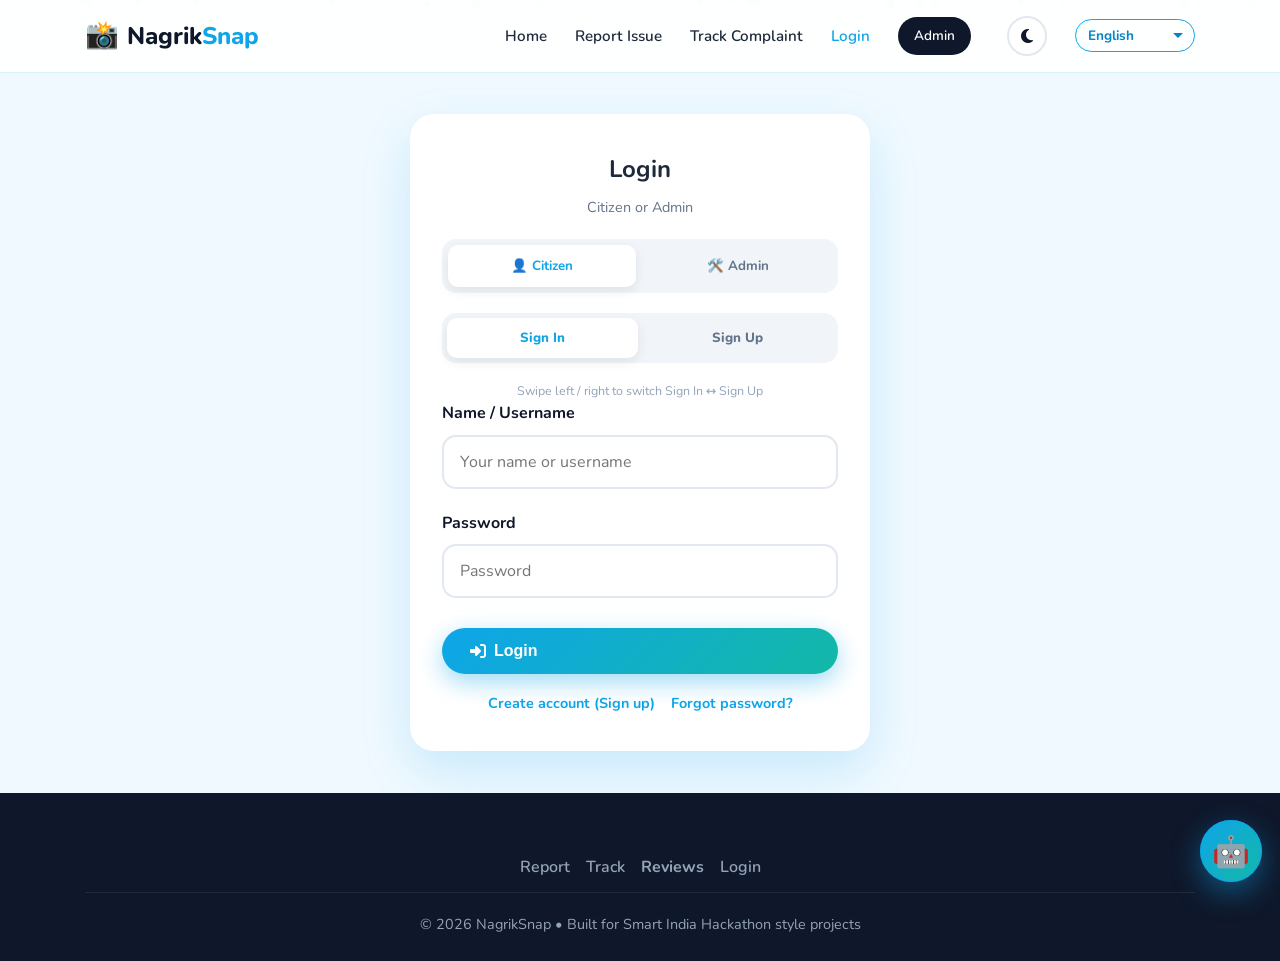
==== frontend/my-complaints.html @ b174c4d6 "Initial commit" ====
<!DOCTYPE html>
<html lang="en">
<head>
  <meta charset="UTF-8" />
  <meta name="viewport" content="width=device-width, initial-scale=1.0" />
  <title>My Complaints – NagrikSnap</title>
  <link rel="stylesheet" href="css/style.css" />
  <link href="https://fonts.googleapis.com/css2?family=Nunito:wght@400;600;700;800&display=swap" rel="stylesheet">
  <link rel="stylesheet" href="https://cdnjs.cloudflare.com/ajax/libs/font-awesome/6.5.0/css/all.min.css" />
  <style>
    .user-banner {
      background: linear-gradient(135deg, #0ea5e9, #14b8a6);
      color: white;
      padding: 28px 0;
      margin-bottom: 30px;
    }
    .user-banner h2 { font-weight: 800; margin-bottom: 4px; }
    .complaint-card {
      background: white;
      border-radius: 16px;
      padding: 22px;
      margin-bottom: 16px;
      box-shadow: 0 8px 25px rgba(14,165,233,0.1);
      transition: transform 0.2s;
    }
    .complaint-card:hover { transform: translateY(-3px); }
    .empty-box {
      text-align: center;
      padding: 60px 20px;
      background: white;
      border-radius: 20px;
      color: #94a3b8;
    }
  </style>
</head>
<body>
  <div class="particles" id="particles"></div>

  <nav class="navbar">
    <div class="container nav-container">
      <a href="index.html" class="logo">
        <span class="logo-icon">📸</span>
        <span class="logo-text">Nagrik<span>Snap</span></span>
      </a>
      <div class="nav-links" id="navLinks">
        <a href="index.html" data-i18n="nav_home">Home</a>
        <a href="report.html" data-i18n="nav_report">Report Issue</a>
        <a href="track.html">Track</a>
        <a href="my-complaints.html" class="active" data-i18n="nav_my">My Complaints</a>
        <a href="login.html" data-i18n="nav_login">Login</a>
      </div>
<button class="mobile-menu-btn" id="menuBtn" aria-label="Toggle navigation menu"><i class="fas fa-bars"></i></button>
    </div>
  </nav>

  <div class="user-banner">
    <div class="container">
      <h2 id="welcomeText">My Complaints</h2>
      <p id="userInfo" style="opacity:0.9;">Loading...</p>
    </div>
  </div>

  <div class="container" style="padding-bottom:60px;">
    <div style="display:flex; justify-content:space-between; align-items:center; margin-bottom:20px; flex-wrap:wrap; gap:12px;">
      <h3 style="font-weight:800; color:#0f172a;">Your Submitted Snaps</h3>
      <a href="report.html" class="btn btn-primary">
        <i class="fas fa-plus"></i> New Complaint
      </a>
    </div>

    <div id="complaintsContainer">
      <div class="empty-box">
        <i class="fas fa-spinner fa-spin" style="font-size:2rem;"></i>
        <p style="margin-top:12px;">Loading your complaints...</p>
      </div>
    </div>
  </div>

  <footer class="footer">
    <div class="container">
      <div class="footer-links" style="display:flex;gap:16px;justify-content:center;flex-wrap:wrap;padding:12px 0;">
          <a href="report.html">Report</a>
          <a href="track.html">Track</a>
          <a href="reviews.html"><strong>Reviews</strong></a>
          <a href="login.html">Login</a>
        </div>
      <div class="footer-bottom">
        <p>© 2026 NagrikSnap • My Complaints</p>
      </div>
    </div>
  </footer>

  <script src="js/theme.js"></script>
  <script src="js/i18n.js"></script>
  <script src="js/main.js"></script>
<script src="js/chatbotAi.js"></script>
  <script>
    // Check citizen login
    const user = JSON.parse(localStorage.getItem('nagriksnap_user') || 'null');
    if (!user) {
      alert('Please login as Citizen first to view your complaints');
      window.location.href = 'login.html';
    }

    document.getElementById('welcomeText').textContent = `Hello, ${user.name}! 👋`;
    document.getElementById('userInfo').textContent = `Phone: ${user.phone}`;

    // Update nav for logged-in citizen
    const nav = document.getElementById('navLinks');
    nav.innerHTML = `
      <a href="index.html" data-i18n="nav_home">Home</a>
      <a href="report.html" data-i18n="nav_report">Report Issue</a>
      <a href="track.html">Track</a>
      <a href="my-complaints.html" class="active" data-i18n="nav_my">My Complaints</a>
      <a href="#" onclick="citizenLogout(); return false;" style="color:#ef4444; font-weight:700;">Logout</a>
    `;

    function citizenLogout() {
      localStorage.removeItem('nagriksnap_user');
      window.location.href = 'index.html';
    }

    function loadMyComplaints() {
      const all = JSON.parse(localStorage.getItem('nagriksnap_complaints') || '[]');
      const mine = all.filter(c => c.phone === user.phone || c.phone === user.phone.replace(/\D/g, ''));

      const container = document.getElementById('complaintsContainer');

      if (mine.length === 0) {
        container.innerHTML = `
          <div class="empty-box">
            <div style="font-size:3rem; margin-bottom:12px;">📭</div>
            <h3 style="color:#0f172a; margin-bottom:8px;">No complaints yet</h3>
            <p>You haven't submitted any Snaps. Start by reporting an issue!</p>
            <a href="report.html" class="btn btn-primary" style="margin-top:20px;">
              <i class="fas fa-camera"></i> Report an Issue
            </a>
          </div>
        `;
        return;
      }

      container.innerHTML = mine.map(c => {
        const statusClass = {
          'Pending': 'status-pending',
          'In Progress': 'status-progress',
          'Resolved': 'status-resolved'
        }[c.status] || 'status-pending';

        const priorityClass = {
          'High': 'status-high',
          'Medium': 'status-medium',
          'Low': 'status-low'
        }[c.priority] || 'status-medium';

        return `
          <div class="complaint-card">
            <div style="display:flex; justify-content:space-between; align-items:flex-start; flex-wrap:wrap; gap:10px; margin-bottom:10px;">
              <div>
                <strong style="font-size:1.15rem; color:#0f172a;">${c.id}</strong>
                <span class="status-badge ${statusClass}" style="margin-left:10px;">${c.status}</span>
                <span class="status-badge ${priorityClass}" style="margin-left:6px;">${c.priority}</span>
                ${c.status === 'Resolved' ? (window.NagrikReviews && NagrikReviews.hasReviewed(c.id)
                  ? '<a href="reviews.html" style="margin-left:8px;font-size:0.85rem;">Reviewed ✓</a>'
                  : ('<a href="track.html?id=' + c.id + '" style="margin-left:8px;font-size:0.85rem;color:#059669;font-weight:700;">⭐ Give Review</a>')) : ''}
              </div>
              <a href="track.html?id=${c.id}" class="btn btn-secondary" style="padding:8px 16px; font-size:0.85rem;">
                View Details
              </a>
            </div>
            <p style="color:#475569; margin-bottom:8px;">${(c.description || '').substring(0, 150)}${(c.description || '').length > 150 ? '...' : ''}</p>
            <p style="font-size:0.85rem; color:#94a3b8;">
              <i class="fas fa-building"></i> ${c.department || '—'} &nbsp;•&nbsp;
              <i class="fas fa-calendar"></i> ${c.createdAt ? new Date(c.createdAt).toLocaleString() : ''}
            </p>
          </div>
        `;
      }).join('');
    }

    loadMyComplaints();
  </script>
</body>
</html>
---- frontend/css/style.css ----
/* ===== NagrikSnap – Cool Cartoon + Shatter Style ===== */
:root {
  --primary: #0ea5e9;        /* Electric Blue */
  --primary-dark: #0284c7;
  --accent: #f97316;         /* Hot Orange */
  --accent-glow: #fb923c;
  --teal: #14b8a6;
  --dark: #0f172a;
  --text: #1e293b;
  --muted: #64748b;
  --bg: #f0f9ff;
  --white: #ffffff;
  --card-shadow: 0 10px 40px -10px rgba(14, 165, 233, 0.25);
  --radius: 20px;
}

* {
  margin: 0;
  padding: 0;
  box-sizing: border-box;
}

body {
  font-family: 'Nunito', 'Poppins', system-ui, sans-serif;
  background: var(--bg);
  color: var(--text);
  line-height: 1.6;
  overflow-x: hidden;
}

.container {
  max-width: 1150px;
  margin: 0 auto;
  padding: 0 20px;
}

/* ===== Particles / Shatter background ===== */
.particles {
  position: fixed;
  top: 0;
  left: 0;
  width: 100%;
  height: 100%;
  pointer-events: none;
  z-index: 0;
  overflow: hidden;
}

.particle {
  position: absolute;
  width: 6px;
  height: 6px;
  background: var(--primary);
  border-radius: 50%;
  opacity: 0.4;
  animation: float-particle 12s infinite linear;
}

@keyframes float-particle {
  0% { transform: translateY(100vh) rotate(0deg); opacity: 0; }
  10% { opacity: 0.5; }
  90% { opacity: 0.3; }
  100% { transform: translateY(-10vh) rotate(720deg); opacity: 0; }
}

/* ===== Navbar ===== */
.navbar {
  position: sticky;
  top: 0;
  background: rgba(255, 255, 255, 0.92);
  -webkit-backdrop-filter: blur(12px);
  backdrop-filter: blur(12px);
  border-bottom: 1px solid rgba(14, 165, 233, 0.15);
  z-index: 100;
  padding: 14px 0;
}

.nav-container {
  display: flex;
  align-items: center;
  justify-content: space-between;
}

.logo {
  display: flex;
  align-items: center;
  gap: 8px;
  text-decoration: none;
  font-weight: 800;
  font-size: 1.5rem;
  color: var(--dark);
}

.logo-icon {
  font-size: 1.7rem;
}

.logo-text span {
  color: var(--primary);
}

.nav-links {
  display: flex;
  gap: 28px;
  align-items: center;
}

.nav-links a {
  text-decoration: none;
  color: var(--text);
  font-weight: 600;
  font-size: 0.95rem;
  transition: color 0.2s;
}

.nav-links a:hover,
.nav-links a.active {
  color: var(--primary);
}

.admin-link {
  background: var(--dark);
  color: white !important;
  padding: 8px 16px;
  border-radius: 50px;
  font-size: 0.85rem !important;
}

.mobile-menu-btn {
  display: none;
  background: none;
  border: none;
  font-size: 1.4rem;
  color: var(--dark);
  cursor: pointer;
}

/* ===== Buttons ===== */
.btn {
  display: inline-flex;
  align-items: center;
  gap: 8px;
  padding: 14px 28px;
  border-radius: 50px;
  font-weight: 700;
  font-size: 1rem;
  text-decoration: none;
  border: none;
  cursor: pointer;
  transition: all 0.25s ease;
  position: relative;
  overflow: hidden;
}

.btn-primary {
  background: linear-gradient(135deg, var(--primary), var(--teal));
  color: white;
  box-shadow: 0 8px 25px rgba(14, 165, 233, 0.4);
}

.btn-primary:hover {
  transform: translateY(-3px);
  box-shadow: 0 12px 30px rgba(14, 165, 233, 0.5);
}

.btn-secondary {
  background: white;
  color: var(--primary);
  border: 2px solid var(--primary);
}

.btn-secondary:hover {
  background: var(--primary);
  color: white;
}

.btn-large {
  padding: 18px 40px;
  font-size: 1.15rem;
}

/* Shatter effect on primary buttons */
.btn-shatter::after {
  content: '';
  position: absolute;
  top: 50%;
  left: 50%;
  width: 0;
  height: 0;
  background: rgba(255, 255, 255, 0.3);
  border-radius: 50%;
  transform: translate(-50%, -50%);
  transition: width 0.5s, height 0.5s;
}

.btn-shatter:hover::after {
  width: 300px;
  height: 300px;
}

/* ===== Hero ===== */
.hero {
  padding: 70px 0 90px;
  position: relative;
  z-index: 1;
  background: linear-gradient(180deg, #e0f2fe 0%, #f0f9ff 100%);
}

.hero-content {
  display: grid;
  grid-template-columns: 1.1fr 0.9fr;
  gap: 50px;
  align-items: center;
}

.badge {
  display: inline-block;
  background: white;
  color: var(--primary);
  font-weight: 700;
  font-size: 0.85rem;
  padding: 6px 14px;
  border-radius: 50px;
  margin-bottom: 18px;
  box-shadow: 0 4px 15px rgba(14, 165, 233, 0.15);
}

.hero h1 {
  font-size: 3.4rem;
  font-weight: 800;
  line-height: 1.15;
  color: var(--dark);
  margin-bottom: 12px;
}

.hero h1 .highlight {
  background: linear-gradient(135deg, var(--primary), var(--accent));
  -webkit-background-clip: text;
  -webkit-text-fill-color: transparent;
  background-clip: text;
}

.tagline {
  font-size: 1.5rem;
  font-weight: 700;
  color: var(--primary-dark);
  margin-bottom: 16px;
}

.tagline span {
  color: var(--accent);
}

.subtitle {
  font-size: 1.1rem;
  color: var(--muted);
  max-width: 480px;
  margin-bottom: 32px;
}

.hero-btns {
  display: flex;
  gap: 16px;
  flex-wrap: wrap;
}

/* Cartoon Phone Visual */
.hero-visual {
  display: flex;
  justify-content: center;
  position: relative;
}

.cartoon-phone {
  width: 260px;
  height: 480px;
  background: linear-gradient(145deg, #1e293b, #0f172a);
  border-radius: 36px;
  padding: 12px;
  box-shadow: 0 25px 50px rgba(0, 0, 0, 0.25);
  position: relative;
  animation: float-phone 4s ease-in-out infinite;
}

@keyframes float-phone {
  0%, 100% { transform: translateY(0); }
  50% { transform: translateY(-15px); }
}

.phone-screen {
  width: 100%;
  height: 100%;
  background: linear-gradient(180deg, #0ea5e9, #14b8a6);
  border-radius: 28px;
  display: flex;
  flex-direction: column;
  align-items: center;
  justify-content: center;
  position: relative;
  overflow: hidden;
}

.snap-icon {
  font-size: 5rem;
  animation: pulse-snap 2s infinite;
}

@keyframes pulse-snap {
  0%, 100% { transform: scale(1); }
  50% { transform: scale(1.1); }
}

.shatter-lines {
  position: absolute;
  inset: 0;
  background: 
    linear-gradient(45deg, transparent 40%, rgba(255,255,255,0.15) 50%, transparent 60%),
    linear-gradient(-45deg, transparent 40%, rgba(255,255,255,0.1) 50%, transparent 60%);
  animation: shatter-move 6s linear infinite;
}

@keyframes shatter-move {
  0% { transform: translateX(-20%) translateY(-20%); }
  100% { transform: translateX(20%) translateY(20%); }
}

.floating-icons {
  position: absolute;
  width: 100%;
  height: 100%;
  top: 0;
  left: 0;
  pointer-events: none;
}

.float-item {
  position: absolute;
  font-size: 1.8rem;
  animation: float-around 5s ease-in-out infinite;
}

.float-item:nth-child(1) { top: 10%; left: -30px; animation-delay: 0s; }
.float-item:nth-child(2) { top: 30%; right: -35px; animation-delay: 1s; }
.float-item:nth-child(3) { bottom: 25%; left: -25px; animation-delay: 2s; }
.float-item:nth-child(4) { bottom: 10%; right: -30px; animation-delay: 1.5s; }

@keyframes float-around {
  0%, 100% { transform: translateY(0) rotate(0deg); }
  50% { transform: translateY(-12px) rotate(10deg); }
}

/* ===== How it Works ===== */
.how-it-works {
  padding: 80px 0;
  background: white;
  position: relative;
  z-index: 1;
}

.section-title {
  text-align: center;
  font-size: 2.4rem;
  font-weight: 800;
  color: var(--dark);
  margin-bottom: 10px;
}

.section-subtitle {
  text-align: center;
  color: var(--muted);
  margin-bottom: 50px;
  font-size: 1.1rem;
}

.steps {
  display: flex;
  align-items: center;
  justify-content: center;
  gap: 20px;
  flex-wrap: wrap;
}

.step-card {
  background: var(--bg);
  border-radius: var(--radius);
  padding: 32px 28px;
  text-align: center;
  width: 260px;
  box-shadow: var(--card-shadow);
  transition: transform 0.3s;
  position: relative;
}

.step-card:hover {
  transform: translateY(-8px);
}

.step-number {
  position: absolute;
  top: -12px;
  left: 50%;
  transform: translateX(-50%);
  background: var(--accent);
  color: white;
  width: 32px;
  height: 32px;
  border-radius: 50%;
  display: flex;
  align-items: center;
  justify-content: center;
  font-weight: 800;
  font-size: 0.9rem;
}

.step-icon {
  font-size: 3rem;
  margin-bottom: 16px;
}

.step-card h3 {
  font-size: 1.4rem;
  font-weight: 800;
  margin-bottom: 10px;
  color: var(--dark);
}

.step-card p {
  color: var(--muted);
  font-size: 0.95rem;
}

.step-arrow {
  font-size: 2rem;
  color: var(--primary);
  font-weight: 700;
}

/* ===== Features ===== */
.features {
  padding: 80px 0;
  background: linear-gradient(180deg, #f0f9ff, #e0f2fe);
  position: relative;
  z-index: 1;
}

.features-grid {
  display: grid;
  grid-template-columns: repeat(auto-fit, minmax(280px, 1fr));
  gap: 24px;
}

.feature-card {
  background: white;
  border-radius: var(--radius);
  padding: 28px;
  box-shadow: var(--card-shadow);
  transition: all 0.3s;
}

.feature-card:hover {
  transform: translateY(-6px);
  box-shadow: 0 15px 40px -10px rgba(14, 165, 233, 0.3);
}

.feature-icon {
  font-size: 2.5rem;
  margin-bottom: 14px;
}

.feature-card h3 {
  font-size: 1.2rem;
  font-weight: 800;
  margin-bottom: 8px;
  color: var(--dark);
}

.feature-card p {
  color: var(--muted);
  font-size: 0.95rem;
}

/* ===== CTA ===== */
.cta {
  padding: 80px 0;
  background: linear-gradient(135deg, var(--primary), var(--teal));
  text-align: center;
  color: white;
  position: relative;
  z-index: 1;
}

.cta h2 {
  font-size: 2.5rem;
  font-weight: 800;
  margin-bottom: 12px;
}

.cta p {
  font-size: 1.15rem;
  opacity: 0.9;
  margin-bottom: 30px;
}

.cta .btn-primary {
  background: white;
  color: var(--primary);
  box-shadow: 0 10px 30px rgba(0,0,0,0.2);
}

.cta .btn-primary:hover {
  background: var(--accent);
  color: white;
}

/* ===== Footer ===== */
.footer {
  background: var(--dark);
  color: #94a3b8;
  padding: 50px 0 25px;
  position: relative;
  z-index: 1;
}

.footer-content {
  display: flex;
  justify-content: space-between;
  align-items: center;
  margin-bottom: 30px;
  flex-wrap: wrap;
  gap: 20px;
}

.footer-brand .logo-text {
  font-size: 1.5rem;
  font-weight: 800;
  color: white;
}

.footer-brand .logo-text span {
  color: var(--primary);
}

.footer-brand p {
  margin-top: 6px;
  font-size: 0.95rem;
}

.footer-links {
  display: flex;
  gap: 24px;
}

.footer-links a {
  color: #94a3b8;
  text-decoration: none;
  font-weight: 600;
  transition: color 0.2s;
}

.footer-links a:hover {
  color: white;
}

.footer-bottom {
  border-top: 1px solid #1e293b;
  padding-top: 20px;
  text-align: center;
  font-size: 0.9rem;
}

/* ===== Common page styles (report, track, admin) ===== */
.page-header {
  background: linear-gradient(135deg, var(--primary), var(--teal));
  color: white;
  padding: 40px 0 50px;
  text-align: center;
}

.page-header h1 {
  font-size: 2.4rem;
  font-weight: 800;
  margin-bottom: 8px;
}

.page-header p {
  opacity: 0.9;
  font-size: 1.1rem;
}

.form-card {
  background: white;
  border-radius: var(--radius);
  padding: 32px;
  box-shadow: var(--card-shadow);
  max-width: 640px;
  margin: -30px auto 60px;
  position: relative;
  z-index: 2;
}

.form-group {
  margin-bottom: 22px;
}

.form-group label {
  display: block;
  font-weight: 700;
  margin-bottom: 8px;
  color: var(--dark);
}

.form-group input,
.form-group textarea,
.form-group select {
  width: 100%;
  padding: 14px 16px;
  border: 2px solid #e2e8f0;
  border-radius: 14px;
  font-size: 1rem;
  font-family: inherit;
  transition: border-color 0.2s;
}

.form-group input:focus,
.form-group textarea:focus {
  outline: none;
  border-color: var(--primary);
}

.form-group textarea {
  min-height: 120px;
  resize: vertical;
}

.upload-area {
  border: 2px dashed #cbd5e1;
  border-radius: 16px;
  padding: 40px 20px;
  text-align: center;
  cursor: pointer;
  transition: all 0.25s;
  background: #f8fafc;
}

.upload-area:hover,
.upload-area.dragover {
  border-color: var(--primary);
  background: #e0f2fe;
}

.upload-area i {
  font-size: 2.5rem;
  color: var(--primary);
  margin-bottom: 12px;
}

.voice-btn {
  display: inline-flex;
  align-items: center;
  gap: 8px;
  background: #fef3c7;
  color: #d97706;
  border: none;
  padding: 10px 18px;
  border-radius: 50px;
  font-weight: 700;
  cursor: pointer;
  margin-top: 10px;
  transition: all 0.2s;
}

.voice-btn:hover,
.voice-btn.listening {
  background: var(--accent);
  color: white;
}

.voice-btn.listening {
  animation: pulse-voice 1s infinite;
}

@keyframes pulse-voice {
  0%, 100% { box-shadow: 0 0 0 0 rgba(249, 115, 22, 0.5); }
  50% { box-shadow: 0 0 0 12px rgba(249, 115, 22, 0); }
}

.status-badge {
  display: inline-block;
  padding: 4px 12px;
  border-radius: 50px;
  font-size: 0.8rem;
  font-weight: 700;
}

.status-pending { background: #fef3c7; color: #d97706; }
.status-progress { background: #dbeafe; color: #2563eb; }
.status-resolved { background: #d1fae5; color: #059669; }
.status-high { background: #fee2e2; color: #dc2626; }
.status-medium { background: #ffedd5; color: #ea580c; }
.status-low { background: #e0e7ff; color: #4f46e5; }

/* ===== Responsive ===== */
@media (max-width: 900px) {
  .hero-content {
    grid-template-columns: 1fr;
    text-align: center;
  }
  .hero h1 {
    font-size: 2.6rem;
  }
  .subtitle {
    margin-left: auto;
    margin-right: auto;
  }
  .hero-btns {
    justify-content: center;
  }
  .hero-visual {
    order: -1;
  }
  .cartoon-phone {
    width: 200px;
    height: 380px;
  }
  .step-arrow {
    display: none;
  }
}

@media (max-width: 640px) {
  .nav-links {
    display: none;
  }
  .mobile-menu-btn {
    display: block;
  }
  .hero h1 {
    font-size: 2.1rem;
  }
  .section-title {
    font-size: 1.9rem;
  }
  .form-card {
    margin: -20px 16px 40px;
    padding: 24px 18px;
  }
}


/* Language Switcher */
.lang-switcher { display: flex; align-items: center; }
.lang-switcher select {
  appearance: none;
  background: linear-gradient(135deg, #e0f2fe, #f0fdfa);
  border: 1.5px solid #0ea5e9;
  border-radius: 999px;
  padding: 6px 28px 6px 12px;
  font-family: inherit;
  font-size: 0.85rem;
  font-weight: 700;
  color: #0284c7;
  cursor: pointer;
  background-image: url("data:image/svg+xml,%3Csvg xmlns='http://www.w3.org/2000/svg' width='12' height='12' viewBox='0 0 12 12'%3E%3Cpath fill='%230284c7' d='M6 8L1 3h10z'/%3E%3C/svg%3E");
  background-repeat: no-repeat;
  background-position: right 10px center;
  min-width: 120px;
}
.lang-switcher select:hover { border-color: #f97316; color: #ea580c; }
@media (max-width: 768px) {
  .lang-switcher { width: 100%; margin-top: 8px; }
  .lang-switcher select { width: 100%; }
}


/* ===== Jan Sevak AI Chat Widget ===== */
.jansevak-widget { position: fixed; right: 18px; bottom: 18px; z-index: 9999; font-family: inherit; }
.jansevak-toggle {
  position: relative;
  display: flex; align-items: center; justify-content: center;
  width: 62px; height: 62px;
  background: linear-gradient(135deg, #0ea5e9, #14b8a6);
  color: white; border: none; border-radius: 50%;
  cursor: pointer;
  box-shadow: 0 10px 30px rgba(14,165,233,0.45);
  transition: transform 0.25s ease, box-shadow 0.25s ease;
}
.jansevak-toggle:hover { transform: translateY(-3px) scale(1.04); }
.jansevak-toggle-icon { font-size: 1.9rem; line-height: 1; }
.jansevak-toggle-close { display: none; font-size: 1.5rem; line-height: 1; }
.jansevak-toggle.active .jansevak-toggle-icon { display: none; }
.jansevak-toggle.active .jansevak-toggle-close { display: inline; }
.jansevak-pulse {
  position: absolute; top: 0; left: 0; width: 100%; height: 100%;
  border-radius: 50%;
  border: 2px solid rgba(14,165,233,0.6);
  animation: jans-evak-pulse 2s infinite;
  pointer-events: none;
}
@keyframes jans-evak-pulse {
  0% { transform: scale(1); opacity: 0.8; }
  100% { transform: scale(1.6); opacity: 0; }
}
.jansevak-window {
  position: absolute; right: 0; bottom: 72px;
  width: min(380px, calc(100vw - 24px));
  height: 540px; max-height: 78vh;
  background: white; border-radius: 18px;
  box-shadow: 0 20px 50px rgba(15,23,42,0.28);
  display: flex; flex-direction: column; overflow: hidden;
  border: 1px solid #e2e8f0;
  opacity: 0; transform: translateY(16px) scale(0.96);
  pointer-events: none;
  transition: opacity 0.25s ease, transform 0.25s ease;
}
.jansevak-window.open { opacity: 1; transform: translateY(0) scale(1); pointer-events: auto; }
.jansevak-header {
  background: linear-gradient(135deg, #0ea5e9, #14b8a6);
  color: white; padding: 14px 16px;
  display: flex; align-items: center; gap: 10px;
}
.jansevak-avatar {
  width: 40px; height: 40px; border-radius: 50%;
  background: rgba(255,255,255,0.22);
  display: flex; align-items: center; justify-content: center;
  font-size: 1.4rem; flex-shrink: 0;
}
.jansevak-header-info { flex: 1; display: flex; flex-direction: column; line-height: 1.3; }
.jansevak-header-info strong { font-size: 1rem; }
.jansevak-online { font-size: 0.72rem; opacity: 0.92; }
.jansevak-lang {
  background: rgba(255,255,255,0.2); color: white; border: none;
  border-radius: 999px; padding: 4px 10px; font-size: 0.75rem; font-weight: 700;
  cursor: pointer; font-family: inherit;
}
.jansevak-lang:hover { background: rgba(255,255,255,0.32); }
.jansevak-minimize {
  background: transparent; border: none; color: white;
  font-size: 1.1rem; cursor: pointer; padding: 4px;
}
.jansevak-messages {
  flex: 1; overflow-y: auto; padding: 14px;
  background: #f8fafc; display: flex; flex-direction: column; gap: 10px;
}
.jansevak-msg { display: flex; gap: 8px; max-width: 92%; }
.jansevak-msg.user { align-self: flex-end; flex-direction: row-reverse; }
.jansevak-msg-avatar {
  width: 30px; height: 30px; border-radius: 50%; flex-shrink: 0;
  background: linear-gradient(135deg, #0ea5e9, #14b8a6);
  display: flex; align-items: center; justify-content: center; font-size: 0.95rem;
}
.jansevak-bubble {
  padding: 10px 13px; border-radius: 14px;
  font-size: 0.9rem; line-height: 1.5; white-space: pre-wrap; word-break: break-word;
  background: white; border: 1px solid #e2e8f0; color: #1e293b;
}
.jansevak-msg.user .jansevak-bubble {
  background: #0ea5e9; color: white; border: none;
  border-bottom-right-radius: 4px;
}
.jansevak-msg.bot .jansevak-bubble { border-bottom-left-radius: 4px; }
.jansevak-typing { display: inline-flex; gap: 4px; align-items: center; padding: 12px 14px; }
.jansevak-typing span {
  width: 7px; height: 7px; border-radius: 50%;
  background: #0ea5e9; display: inline-block;
  animation: jans-evak-blip 1.2s infinite;
}
.jansevak-typing span:nth-child(2) { animation-delay: 0.2s; }
.jansevak-typing span:nth-child(3) { animation-delay: 0.4s; }
@keyframes jans-evak-blip {
  0%, 80%, 100% { transform: scale(0.6); opacity: 0.5; }
  40% { transform: scale(1); opacity: 1; }
}
.jansevak-quick {
  display: flex; flex-wrap: wrap; gap: 6px; padding: 8px 10px;
  border-top: 1px solid #e2e8f0; background: #fff;
}
.jansevak-chip {
  border: 1px solid #cbd5e1; background: #f1f5f9; border-radius: 999px;
  padding: 5px 11px; font-size: 0.75rem; font-weight: 700;
  cursor: pointer; font-family: inherit; color: #334155;
}
.jansevak-chip:hover { border-color: #0ea5e9; color: #0284c7; }
.jansevak-input {
  display: flex; gap: 8px; padding: 10px;
  border-top: 1px solid #e2e8f0; background: white;
}
.jansevak-input input {
  flex: 1; border: 2px solid #e2e8f0; border-radius: 12px;
  padding: 10px 12px; font-family: inherit; font-size: 0.9rem;
}
.jansevak-input input:focus { outline: none; border-color: #0ea5e9; }
.jansevak-input button {
  background: #0ea5e9; color: white; border: none; border-radius: 12px;
  width: 44px; cursor: pointer; font-size: 1rem;
}
.jansevak-priority {
  display: inline-block; padding: 2px 10px; border-radius: 999px;
  font-size: 0.75rem; font-weight: 800;
}
.jansevak-priority.status-high { background: #fee2e2; color: #dc2626; }
.jansevak-priority.status-medium { background: #ffedd5; color: #ea580c; }
.jansevak-priority.status-low { background: #e0e7ff; color: #4f46e5; }

/* Jan Sevak dark mode */
[data-theme="dark"] .jansevak-window { background: #1e293b; border-color: #334155; }
[data-theme="dark"] .jansevak-messages { background: #0f172a; }
[data-theme="dark"] .jansevak-bubble {
  background: #1e293b; border-color: #334155; color: #e2e8f0;
}
[data-theme="dark"] .jansevak-msg.user .jansevak-bubble { background: #0ea5e9; color: white; }
[data-theme="dark"] .jansevak-quick { background: #1e293b; border-color: #334155; }
[data-theme="dark"] .jansevak-chip { background: #0f172a; border-color: #334155; color: #cbd5e1; }
[data-theme="dark"] .jansevak-input { background: #1e293b; border-color: #334155; }
[data-theme="dark"] .jansevak-input input { background: #0f172a; color: #e2e8f0; border-color: #334155; }


/* ===== Theme toggle ===== */
.theme-toggle-btn {
  border: 2px solid #e2e8f0;
  background: white;
  color: #0f172a;
  width: 40px; height: 40px;
  border-radius: 999px;
  cursor: pointer;
  font-size: 1rem;
  display: inline-flex;
  align-items: center;
  justify-content: center;
  margin-left: 8px;
}
.theme-toggle-btn:hover { border-color: #0ea5e9; color: #0ea5e9; }

/* ===== Dark mode ===== */
[data-theme="dark"] {
  color-scheme: dark;
}
[data-theme="dark"] body,
html[data-theme="dark"] body {
  background: #0b1220 !important;
  color: #e2e8f0 !important;
}
[data-theme="dark"] .navbar {
  background: #0f172a !important;
  border-bottom: 1px solid #1e293b;
}
[data-theme="dark"] .nav-links a { color: #cbd5e1 !important; }
[data-theme="dark"] .logo-text { color: #f8fafc !important; }
[data-theme="dark"] .form-card,
[data-theme="dark"] .login-card,
[data-theme="dark"] .stat-card,
[data-theme="dark"] .complaint-row,
[data-theme="dark"] .complaint-card,
[data-theme="dark"] .review-card,
[data-theme="dark"] #nsChatPanel {
  background: #1e293b !important;
  color: #e2e8f0 !important;
  box-shadow: 0 8px 30px rgba(0,0,0,0.35) !important;
}
[data-theme="dark"] input,
[data-theme="dark"] textarea,
[data-theme="dark"] select {
  background: #0f172a !important;
  color: #e2e8f0 !important;
  border-color: #334155 !important;
}
[data-theme="dark"] .footer {
  background: #0f172a !important;
  color: #94a3b8 !important;
}
[data-theme="dark"] .theme-toggle-btn {
  background: #1e293b;
  border-color: #334155;
  color: #fbbf24;
}
[data-theme="dark"] .upload-area {
  background: #0f172a !important;
  border-color: #334155 !important;
}
[data-theme="dark"] .page-header-bar,
[data-theme="dark"] .reviews-hero {
  filter: brightness(0.92);
}

/* ===== Dark mode: hero & sections ===== */
html[data-theme="dark"] .hero {
  background: linear-gradient(180deg, #0f172a 0%, #111c33 100%) !important;
}
html[data-theme="dark"] .how-it-works { background: #0f172a !important; }
html[data-theme="dark"] .features {
  background: linear-gradient(180deg, #0f172a, #111c33) !important;
}
html[data-theme="dark"] .badge {
  background: #1e293b !important;
  color: #38bdf8 !important;
  box-shadow: 0 4px 15px rgba(0,0,0,0.3) !important;
}
html[data-theme="dark"] .step-card {
  background: #1e293b !important;
  box-shadow: 0 10px 30px rgba(0,0,0,0.35) !important;
}
html[data-theme="dark"] .feature-card {
  background: #1e293b !important;
  box-shadow: 0 10px 30px rgba(0,0,0,0.35) !important;
}
html[data-theme="dark"] .feature-card:hover {
  box-shadow: 0 15px 40px rgba(0,0,0,0.45) !important;
}

/* ===== Dark mode: text contrast ===== */
html[data-theme="dark"] .hero h1,
html[data-theme="dark"] .section-title,
html[data-theme="dark"] .step-card h3,
html[data-theme="dark"] .feature-card h3,
html[data-theme="dark"] .form-group label,
html[data-theme="dark"] .form-card h3,
html[data-theme="dark"] .form-card h2,
html[data-theme="dark"] .form-card h4,
html[data-theme="dark"] .logo-text {
  color: #f8fafc !important;
}
html[data-theme="dark"] .step-card p,
html[data-theme="dark"] .feature-card p,
html[data-theme="dark"] .subtitle,
html[data-theme="dark"] .form-card p,
html[data-theme="dark"] .form-card label {
  color: #cbd5e1 !important;
}
html[data-theme="dark"] .tagline { color: #38bdf8 !important; }
html[data-theme="dark"] .mobile-menu-btn { color: #e2e8f0 !important; }

/* ===== Dark mode: feature icons / highlights ===== */
html[data-theme="dark"] .feature-icon { color: #38bdf8; }
html[data-theme="dark"] .step-icon { color: #38bdf8; }

/* ===== Dark mode: report page ===== */
html[data-theme="dark"] .ai-result {
  background: linear-gradient(135deg, #0f172a, #111c33) !important;
  border-color: #334155 !important;
}
html[data-theme="dark"] .ai-result h4 { color: #38bdf8 !important; }
html[data-theme="dark"] .ai-result p { color: #cbd5e1 !important; }
html[data-theme="dark"] .success-screen h2 { color: #f8fafc !important; }
html[data-theme="dark"] .success-screen p { color: #cbd5e1 !important; }
html[data-theme="dark"] .tracking-id-box {
  background: #0b1220 !important;
  color: #38bdf8 !important;
}

/* ===== Dark mode: track page ===== */
html[data-theme="dark"] .complaint-card {
  background: #1e293b !important;
  color: #e2e8f0 !important;
  box-shadow: 0 8px 30px rgba(0,0,0,0.35) !important;
}
html[data-theme="dark"] .complaint-card h3 { color: #f8fafc !important; }
html[data-theme="dark"] .complaint-card h4 { color: #f8fafc !important; }
html[data-theme="dark"] .complaint-card p { color: #cbd5e1 !important; }
html[data-theme="dark"] .complaint-card .status-badge:not(.status-high):not(.status-medium):not(.status-low):not(.status-pending):not(.status-progress):not(.status-resolved) {
  background: #0f172a !important;
  color: #cbd5e1 !important;
}
html[data-theme="dark"] .timeline::before,
html[data-theme="dark"] .timeline-item::before { background: #334155 !important; border-color: #1e293b !important; }
html[data-theme="dark"] .timeline-item strong { color: #f8fafc !important; }
html[data-theme="dark"] .timeline-item p { color: #94a3b8 !important; }
html[data-theme="dark"] #reviewBox {
  background: #0f172a !important;
  border-color: #065f46 !important;
}
html[data-theme="dark"] #reviewBox h4 { color: #34d399 !important; }
html[data-theme="dark"] #reviewBox p { color: #94a3b8 !important; }
html[data-theme="dark"] #reviewBox select,
html[data-theme="dark"] #reviewBox textarea {
  background: #0f172a !important;
  color: #e2e8f0 !important;
  border-color: #334155 !important;
}

/* ===== Dark mode: nav-links mobile dropdown ===== */
html[data-theme="dark"] .nav-links.mobile-open {
  background: #0f172a !important;
}

/* ===== Dark mode: admin page ===== */
html[data-theme="dark"] .stat-card {
  background: #1e293b !important;
  color: #e2e8f0 !important;
  box-shadow: 0 8px 25px rgba(0,0,0,0.35) !important;
}
html[data-theme="dark"] .stat-card p,
html[data-theme="dark"] .complaint-row p,
html[data-theme="dark"] .complaint-info p {
  color: #94a3b8 !important;
}
html[data-theme="dark"] .complaint-row {
  background: #1e293b !important;
  color: #e2e8f0 !important;
  box-shadow: 0 6px 20px rgba(0,0,0,0.35) !important;
}
html[data-theme="dark"] .complaint-info strong,
html[data-theme="dark"] .complaint-row strong { color: #f8fafc !important; }
html[data-theme="dark"] .complaint-thumb { background: #0f172a !important; }
html[data-theme="dark"] .filters select,
html[data-theme="dark"] .complaint-actions select {
  background: #0f172a !important;
  color: #e2e8f0 !important;
  border-color: #334155 !important;
}
html[data-theme="dark"] .empty-state { color: #94a3b8 !important; }

/* ===== Dark mode: login page ===== */
html[data-theme="dark"] .login-card p,
html[data-theme="dark"] .login-card .card-sub,
html[data-theme="dark"] .login-card #cardSub,
html[data-theme="dark"] .login-card label,
html[data-theme="dark"] .login-card h2,
html[data-theme="dark"] .login-card h3 {
  color: #e2e8f0 !important;
}
html[data-theme="dark"] .login-card .mode-pills button { color: #94a3b8 !important; }
html[data-theme="dark"] .login-card .mode-pills button.active { color: #38bdf8 !important; }
html[data-theme="dark"] .login-tabs { background: #0f172a !important; }
html[data-theme="dark"] .login-tab { color: #94a3b8 !important; }
html[data-theme="dark"] .login-tab.active {
  background: #334155 !important;
  color: #38bdf8 !important;
  box-shadow: 0 4px 12px rgba(0,0,0,0.3) !important;
}
html[data-theme="dark"] .mode-links a { color: #38bdf8 !important; }
html[data-theme="dark"] .hint { color: #94a3b8 !important; }
html[data-theme="dark"] .error-msg { background: #3f1d1d !important; color: #fca5a5 !important; }
html[data-theme="dark"] .success-msg { background: #0f2e22 !important; color: #6ee7b7 !important; }

/* ===== Dark mode: my-complaints page ===== */
html[data-theme="dark"] .complaint-card p { color: #cbd5e1 !important; }
html[data-theme="dark"] .complaint-card strong[style*="color:#0f172a"],
html[data-theme="dark"] .complaint-card strong { color: #f8fafc !important; }
html[data-theme="dark"] .empty-box {
  background: #1e293b !important;
  color: #94a3b8 !important;
  box-shadow: 0 8px 25px rgba(0,0,0,0.35) !important;
}
html[data-theme="dark"] .empty-box h3 { color: #f8fafc !important; }
html[data-theme="dark"] .empty-box p { color: #cbd5e1 !important; }
html[data-theme="dark"] .complaint-card .status-badge:not(.status-high):not(.status-medium):not(.status-low):not(.status-pending):not(.status-progress):not(.status-resolved) {
  background: #0f172a !important;
  color: #cbd5e1 !important;
}

/* ===== Dark mode: reviews page ===== */
html[data-theme="dark"] .empty-reviews {
  background: #1e293b !important;
  color: #e2e8f0 !important;
  box-shadow: 0 8px 28px rgba(0,0,0,0.35) !important;
}
html[data-theme="dark"] .review-card {
  background: #1e293b !important;
  color: #e2e8f0 !important;
  box-shadow: 0 8px 28px rgba(0,0,0,0.35) !important;
}
html[data-theme="dark"] .review-card h3,
html[data-theme="dark"] .review-card h4,
html[data-theme="dark"] .review-card strong { color: #f8fafc !important; }
html[data-theme="dark"] .review-card p { color: #cbd5e1 !important; }
/* Dark mode: review department stat cards (inline styles overridden) */
html[data-theme="dark"] .review-card [style*="background:#f8fafc"] { background: #0f172a !important; border-color: #334155 !important; }

/* ===== Dark mode: mobile menu button ===== */
html[data-theme="dark"] .mobile-menu-btn { color: #e2e8f0 !important; }

/* ===== Accessibility: focus visibility ===== */
a:focus-visible,
button:focus-visible,
select:focus-visible,
input:focus-visible,
textarea:focus-visible {
  outline: 3px solid rgba(14, 165, 233, 0.5);
  outline-offset: 2px;
}
.btn:focus-visible,
.lang-switcher select:focus-visible {
  box-shadow: 0 0 0 4px rgba(14, 165, 233, 0.25);
}
@media (prefers-reduced-motion: reduce) {
  * { animation-duration: 0.001ms !important; animation-iteration-count: 1 !important; transition-duration: 0.001ms !important; }
  html { scroll-behavior: auto; }
}

/* ===== Login swipe (Sign In / Sign Up) ===== */
.auth-swipe-wrap {
  position: relative;
  overflow: hidden;
  touch-action: pan-y;
}
.auth-swipe-track {
  display: flex;
  width: 200%;
  transition: transform 0.35s cubic-bezier(.2,.8,.2,1);
}
.auth-swipe-track.show-signup { transform: translateX(-50%); }
.auth-swipe-pane {
  width: 50%;
  flex-shrink: 0;
  padding: 0 2px;
  box-sizing: border-box;
}
.mode-pills {
  display: flex;
  background: #f1f5f9;
  border-radius: 14px;
  padding: 5px;
  margin-bottom: 18px;
  gap: 4px;
}
.mode-pills button {
  flex: 1;
  border: none;
  background: transparent;
  padding: 11px;
  border-radius: 10px;
  font-weight: 800;
  cursor: pointer;
  color: #64748b;
  font-family: inherit;
  transition: 0.2s;
}
.mode-pills button.active {
  background: white;
  color: #0ea5e9;
  box-shadow: 0 4px 12px rgba(0,0,0,0.08);
}
[data-theme="dark"] .mode-pills { background: #0f172a; }
[data-theme="dark"] .mode-pills button.active {
  background: #334155;
  color: #38bdf8;
}
.swipe-hint {
  text-align: center;
  font-size: 0.78rem;
  color: #94a3b8;
  margin-top: 8px;
}
.loc-row {
  display: flex;
  gap: 8px;
  align-items: center;
  margin-top: 6px;
}
.loc-row button {
  white-space: nowrap;
}
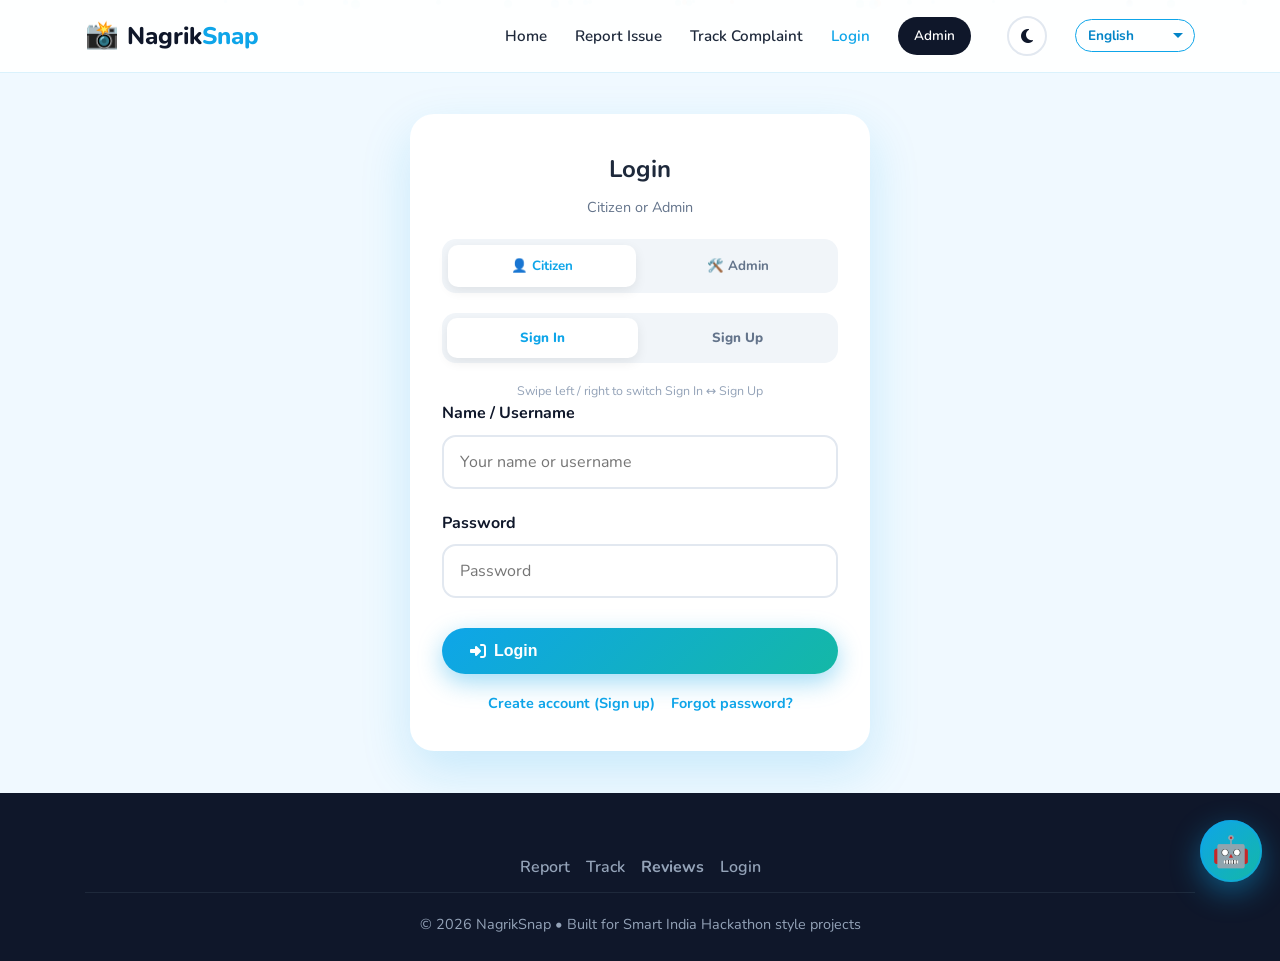
==== commit 0952aff5: "feat: complete backend auth fixes and add complaints API endpoint Co-authored-by: Piyush_0017 <23478" ====
--- a/frontend/my-complaints.html
+++ b/frontend/my-complaints.html
@@ -120,10 +120,21 @@
       window.location.href = 'index.html';
     }
 
-    function loadMyComplaints() {
-      const all = JSON.parse(localStorage.getItem('nagriksnap_complaints') || '[]');
-      const mine = all.filter(c => c.phone === user.phone || c.phone === user.phone.replace(/\D/g, ''));
+    async function loadMyComplaints() {
+      let mine = [];
+      try {
+        const res = await fetch(`http://localhost:8000/complaints/by-phone/${encodeURIComponent(user.phone)}`);
+        if (res.ok) mine = await res.json();
+      } catch (error) {
+        console.log('[v0] Citizen complaints backend unavailable, using local fallback', error);
+      }
+      if (!mine.length) {
+        const all = JSON.parse(localStorage.getItem('nagriksnap_complaints') || '[]');
+        mine = all.filter(c => c.phone === user.phone || c.phone === user.phone.replace(/\D/g, ''));
+      }
 
+      const escapeHtml = value => String(value ?? '').replace(/[&<>"']/g, ch => ({'&':'&amp;','<':'&lt;','>':'&gt;','"':'&quot;',"'":'&#39;'}[ch]));
+      mine = mine.map(c => ({...c, id: escapeHtml(c.id), description: escapeHtml(c.description), department: escapeHtml(c.department), status: escapeHtml(c.status), priority: escapeHtml(c.priority)}));
       const container = document.getElementById('complaintsContainer');
 
       if (mine.length === 0) {
